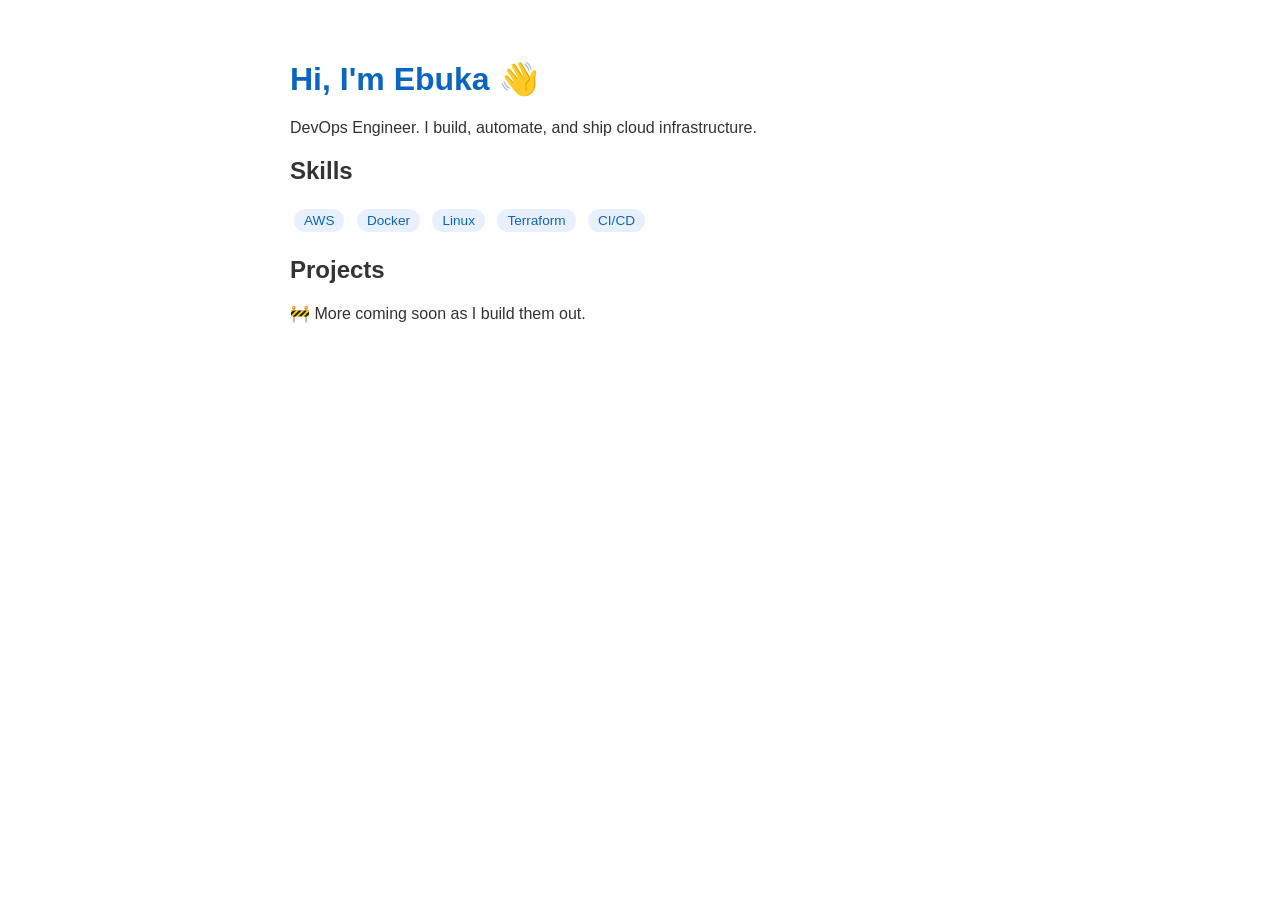
==== src/index.html @ c6311794 "Restructure: move site to src/, add README, scope deployment" ====
<!DOCTYPE html>
<html lang="en">
<head>
  <meta charset="UTF-8" />
  <meta name="viewport" content="width=device-width, initial-scale=1.0"/>
  <title>Ebuka | DevOps Engineer</title>
  <style>
    body { font-family: sans-serif; max-width: 700px; margin: 60px auto; padding: 0 20px; color: #333; }
    h1 { color: #0a66c2; }
    .tag { display: inline-block; background: #e8f0fe; color: #0a66c2; padding: 4px 10px; border-radius: 12px; margin: 4px; font-size: 0.85rem; }
  </style>
</head>

<body>
  <h1>Hi, I'm Ebuka 👋</h1>
  <p>DevOps Engineer. I build, automate, and ship cloud infrastructure.</p>
  <h2>Skills</h2>
  <span class="tag">AWS</span>
  <span class="tag">Docker</span>
  <span class="tag">Linux</span>
  <span class="tag">Terraform</span>
  <span class="tag">CI/CD</span>
  <h2>Projects</h2>
  <p>🚧 More coming soon as I build them out.</p>
</body>


</html>
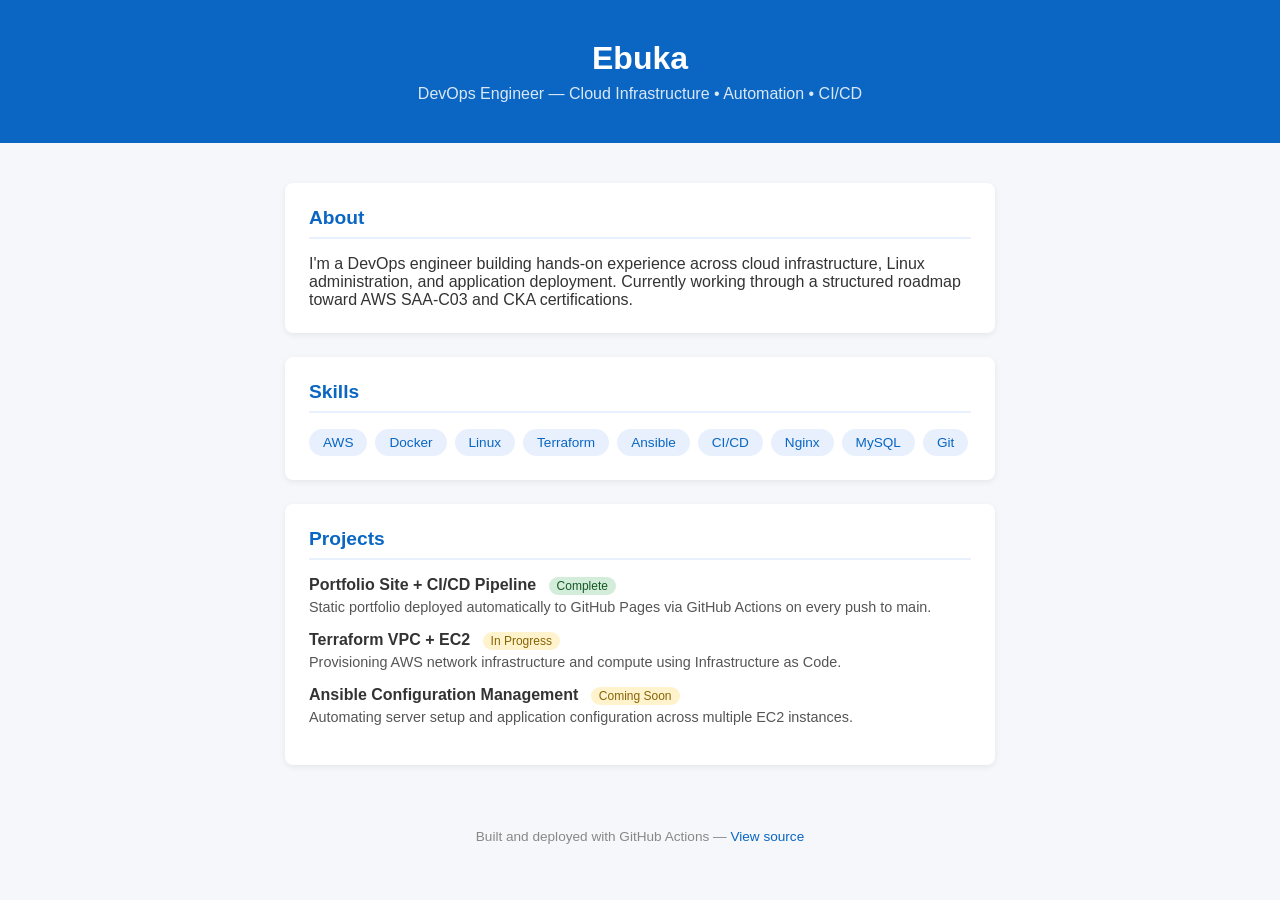
==== commit 759c1cb8: "Redesign: external CSS, structured sections, project tracker" ====
--- a/src/index.html
+++ b/src/index.html
@@ -4,25 +4,66 @@
   <meta charset="UTF-8" />
   <meta name="viewport" content="width=device-width, initial-scale=1.0"/>
   <title>Ebuka | DevOps Engineer</title>
-  <style>
-    body { font-family: sans-serif; max-width: 700px; margin: 60px auto; padding: 0 20px; color: #333; }
-    h1 { color: #0a66c2; }
-    .tag { display: inline-block; background: #e8f0fe; color: #0a66c2; padding: 4px 10px; border-radius: 12px; margin: 4px; font-size: 0.85rem; }
-  </style>
+  <link rel="stylesheet" href="style.css" />
 </head>
+<body>
 
-<body>
-  <h1>Hi, I'm Ebuka 👋</h1>
-  <p>DevOps Engineer. I build, automate, and ship cloud infrastructure.</p>
-  <h2>Skills</h2>
-  <span class="tag">AWS</span>
-  <span class="tag">Docker</span>
-  <span class="tag">Linux</span>
-  <span class="tag">Terraform</span>
-  <span class="tag">CI/CD</span>
-  <h2>Projects</h2>
-  <p>🚧 More coming soon as I build them out.</p>
+  <header>
+    <h1>Ebuka</h1>
+    <p>DevOps Engineer &mdash; Cloud Infrastructure &bull; Automation &bull; CI/CD</p>
+  </header>
+
+  <main>
+
+    <section>
+      <h2>About</h2>
+      <p>
+        I'm a DevOps engineer building hands-on experience across cloud infrastructure,
+        Linux administration, and application deployment. Currently working through a
+        structured roadmap toward AWS SAA-C03 and CKA certifications.
+      </p>
+    </section>
+
+    <section>
+      <h2>Skills</h2>
+      <div class="tags">
+        <span class="tag">AWS</span>
+        <span class="tag">Docker</span>
+        <span class="tag">Linux</span>
+        <span class="tag">Terraform</span>
+        <span class="tag">Ansible</span>
+        <span class="tag">CI/CD</span>
+        <span class="tag">Nginx</span>
+        <span class="tag">MySQL</span>
+        <span class="tag">Git</span>
+      </div>
+    </section>
+
+    <section>
+      <h2>Projects</h2>
+
+      <div class="project-item">
+        <h3>Portfolio Site + CI/CD Pipeline <span class="status done">Complete</span></h3>
+        <p>Static portfolio deployed automatically to GitHub Pages via GitHub Actions on every push to main.</p>
+      </div>
+
+      <div class="project-item">
+        <h3>Terraform VPC + EC2 <span class="status wip">In Progress</span></h3>
+        <p>Provisioning AWS network infrastructure and compute using Infrastructure as Code.</p>
+      </div>
+
+      <div class="project-item">
+        <h3>Ansible Configuration Management <span class="status wip">Coming Soon</span></h3>
+        <p>Automating server setup and application configuration across multiple EC2 instances.</p>
+      </div>
+
+    </section>
+
+  </main>
+
+  <footer>
+    <p>Built and deployed with GitHub Actions &mdash; <a href="https://github.com/devEbuka/my-portfolio" target="_blank">View source</a></p>
+  </footer>
+
 </body>
-
-
 </html>
--- a/src/style.css
+++ b/src/style.css
@@ -0,0 +1,103 @@
+* {
+  margin: 0;
+  padding: 0;
+  box-sizing: border-box;
+}
+
+body {
+  font-family: 'Segoe UI', sans-serif;
+  background: #f5f7fa;
+  color: #333;
+}
+
+header {
+  background: #0a66c2;
+  color: white;
+  padding: 40px 20px;
+  text-align: center;
+}
+
+header h1 {
+  font-size: 2rem;
+  margin-bottom: 8px;
+}
+
+header p {
+  font-size: 1rem;
+  opacity: 0.85;
+}
+
+main {
+  max-width: 750px;
+  margin: 40px auto;
+  padding: 0 20px;
+}
+
+section {
+  background: white;
+  border-radius: 8px;
+  padding: 24px;
+  margin-bottom: 24px;
+  box-shadow: 0 2px 6px rgba(0,0,0,0.07);
+}
+
+section h2 {
+  color: #0a66c2;
+  margin-bottom: 16px;
+  font-size: 1.2rem;
+  border-bottom: 2px solid #e8f0fe;
+  padding-bottom: 8px;
+}
+
+.tags {
+  display: flex;
+  flex-wrap: wrap;
+  gap: 8px;
+}
+
+.tag {
+  background: #e8f0fe;
+  color: #0a66c2;
+  padding: 6px 14px;
+  border-radius: 20px;
+  font-size: 0.85rem;
+  font-weight: 500;
+}
+
+.project-item {
+  margin-bottom: 16px;
+}
+
+.project-item h3 {
+  font-size: 1rem;
+  margin-bottom: 4px;
+}
+
+.project-item p {
+  font-size: 0.9rem;
+  color: #555;
+}
+
+.status {
+  display: inline-block;
+  font-size: 0.75rem;
+  padding: 2px 8px;
+  border-radius: 10px;
+  margin-left: 8px;
+  font-weight: 500;
+}
+
+.done { background: #d4edda; color: #155724; }
+.wip  { background: #fff3cd; color: #856404; }
+
+footer {
+  text-align: center;
+  padding: 24px;
+  font-size: 0.85rem;
+  color: #888;
+}
+
+footer a {
+  color: #0a66c2;
+  text-decoration: none;
+}
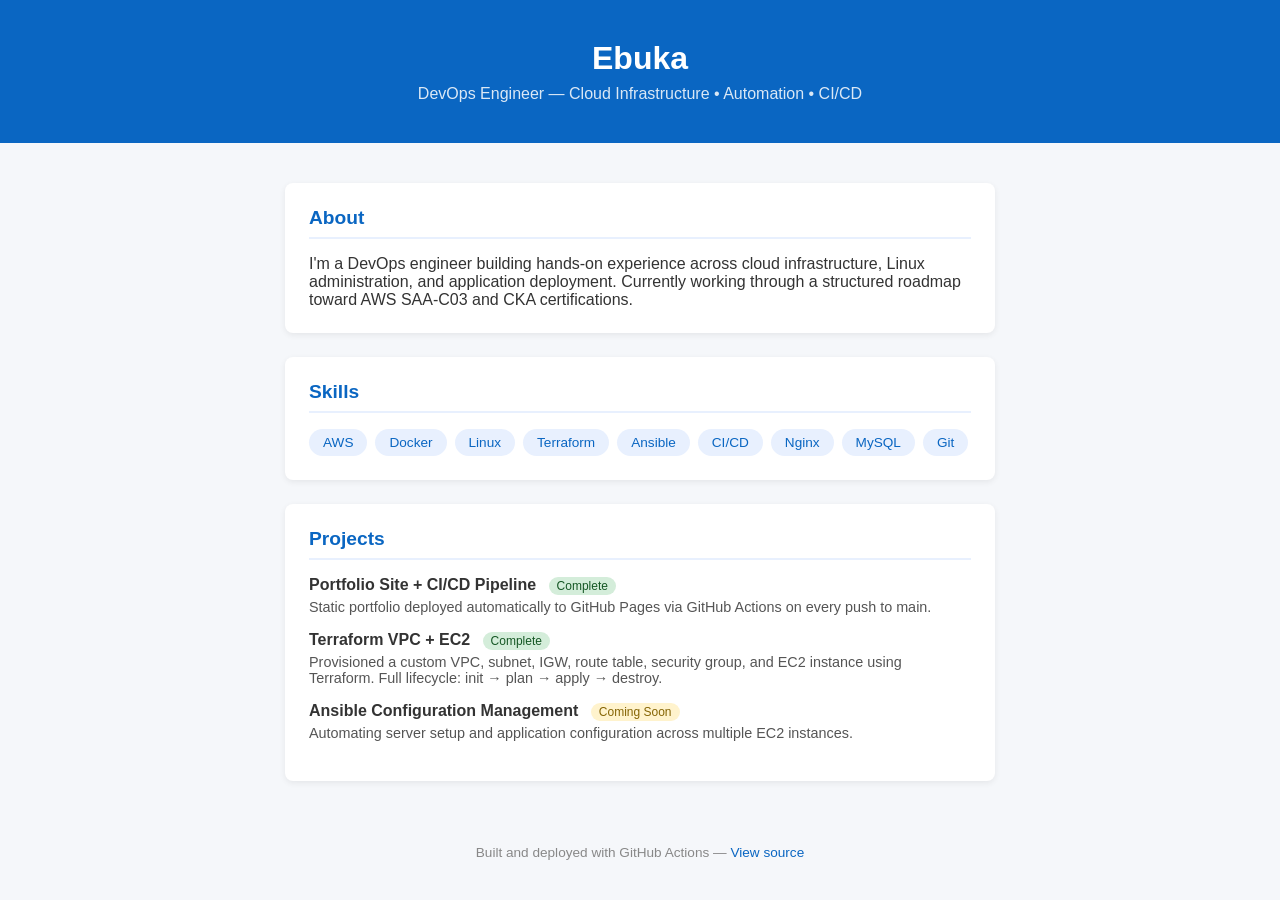
==== commit 88475605: "Completed terraform project" ====
--- a/src/index.html
+++ b/src/index.html
@@ -48,8 +48,8 @@
       </div>
 
       <div class="project-item">
-        <h3>Terraform VPC + EC2 <span class="status wip">In Progress</span></h3>
-        <p>Provisioning AWS network infrastructure and compute using Infrastructure as Code.</p>
+        <h3>Terraform VPC + EC2 <span class="status done">Complete</span></h3>
+        <p>Provisioned a custom VPC, subnet, IGW, route table, security group, and EC2 instance using Terraform. Full lifecycle: init → plan → apply → destroy.</p>
       </div>
 
       <div class="project-item">
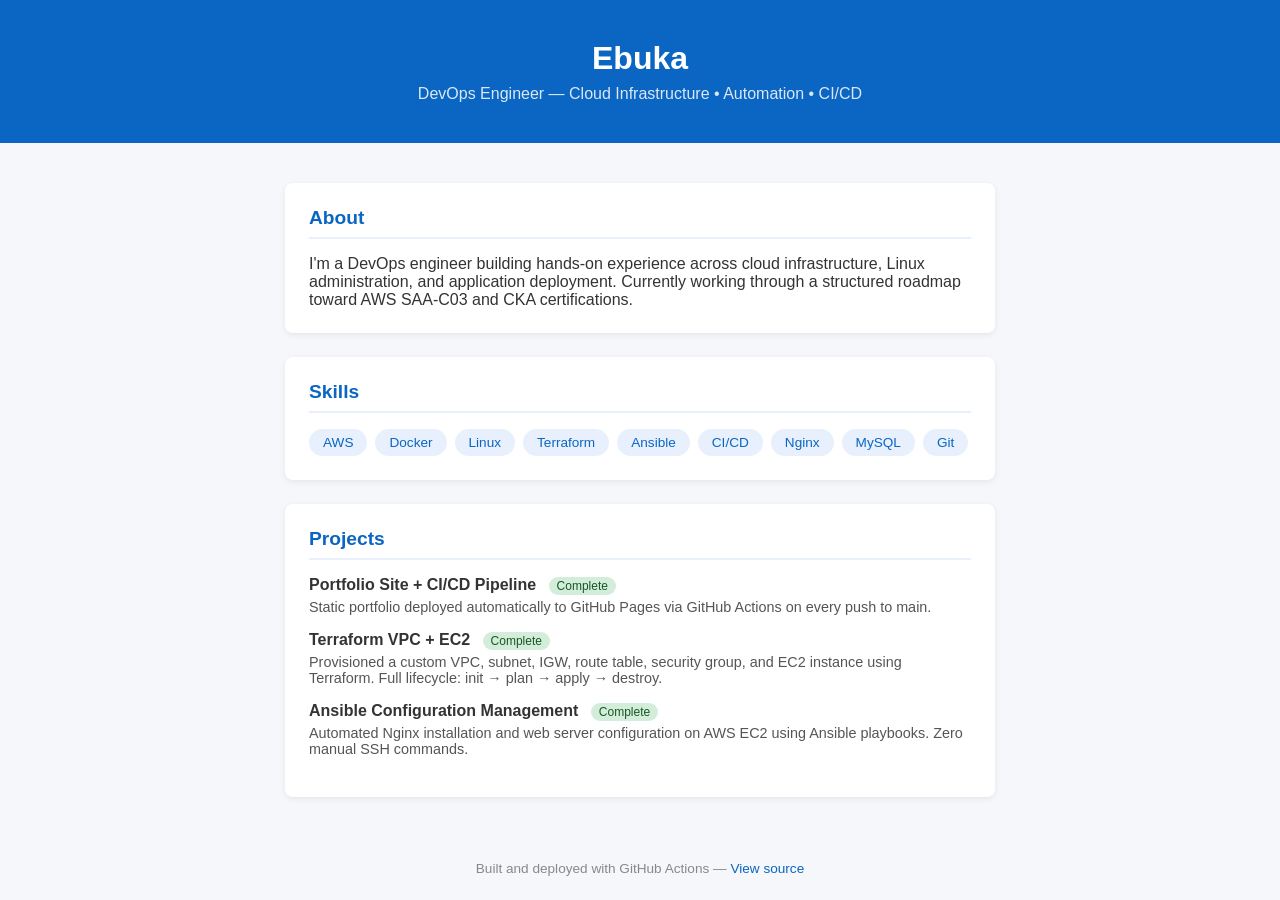
==== commit 602deb67: "Mark Ansible project as complete" ====
--- a/src/index.html
+++ b/src/index.html
@@ -53,9 +53,9 @@
       </div>
 
       <div class="project-item">
-        <h3>Ansible Configuration Management <span class="status wip">Coming Soon</span></h3>
-        <p>Automating server setup and application configuration across multiple EC2 instances.</p>
-      </div>
+  <h3>Ansible Configuration Management <span class="status done">Complete</span></h3>
+  <p>Automated Nginx installation and web server configuration on AWS EC2 using Ansible playbooks. Zero manual SSH commands.</p>
+</div>
 
     </section>
 
